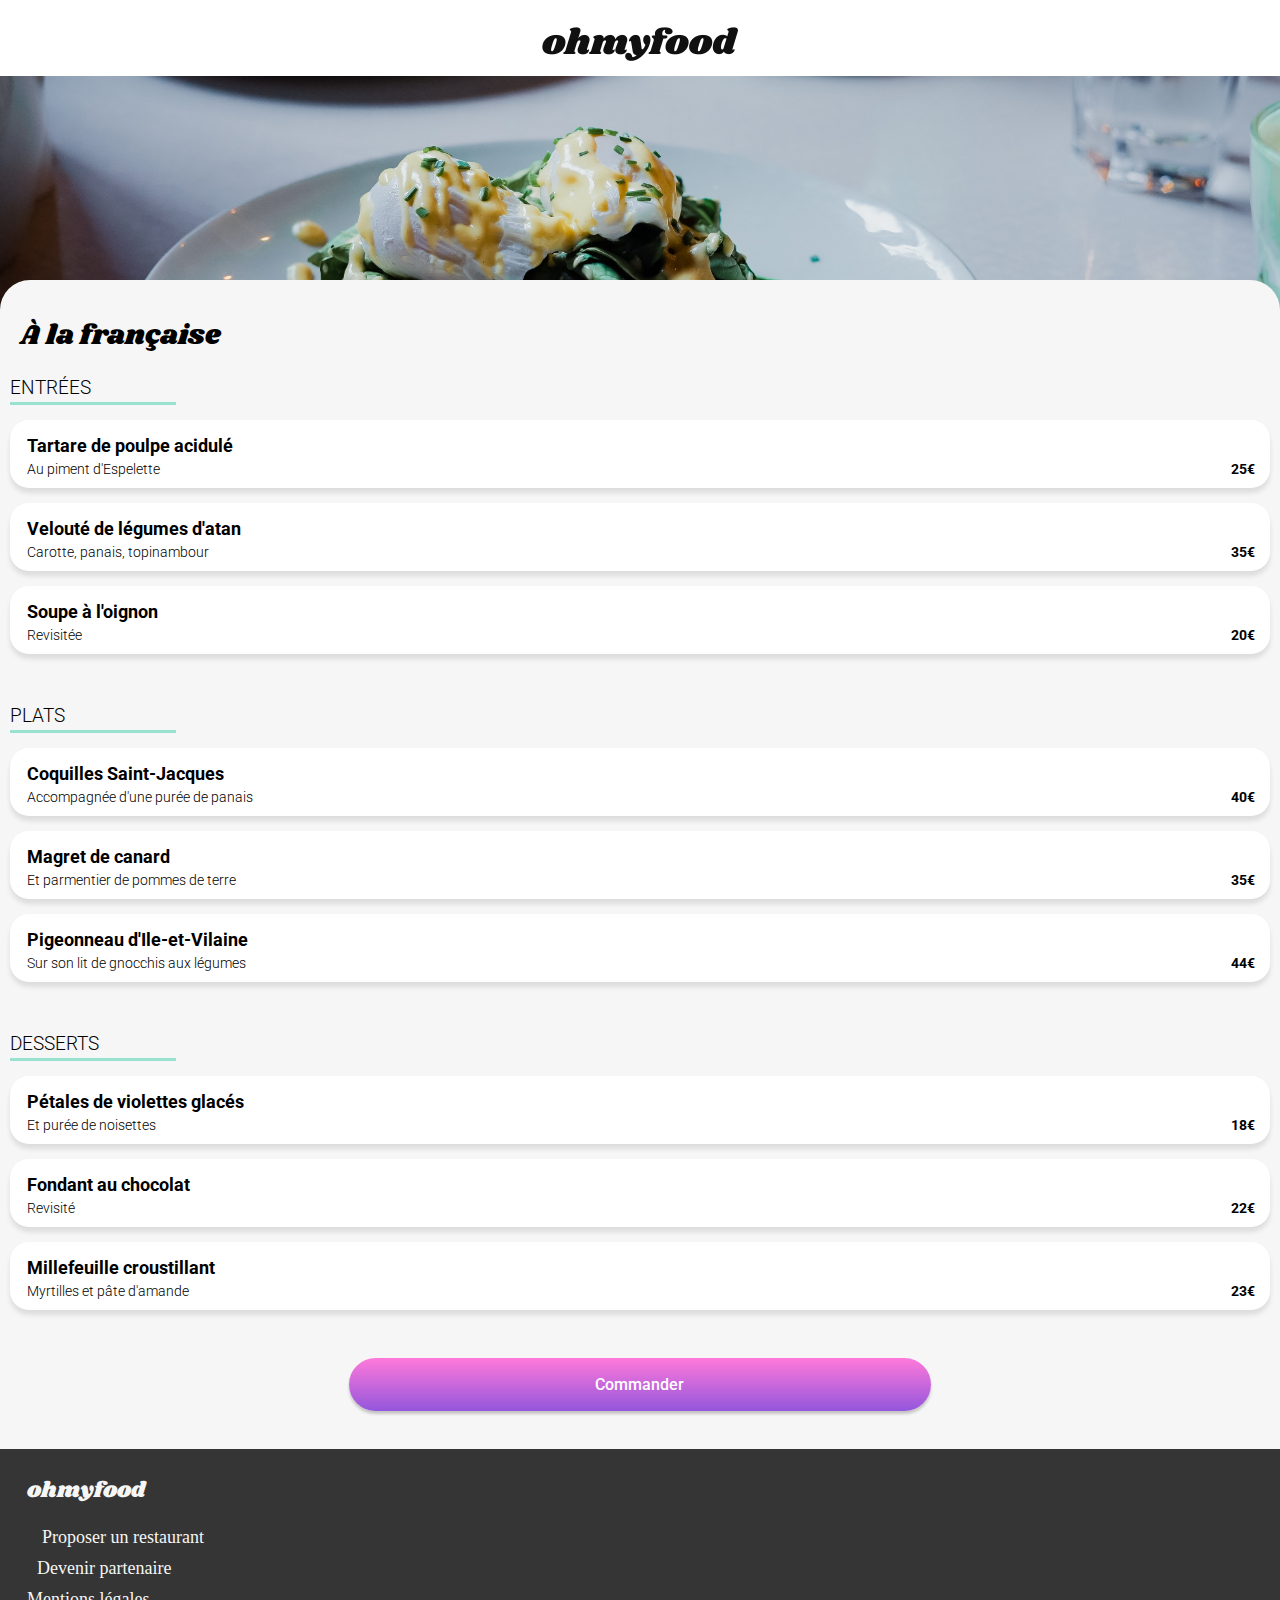
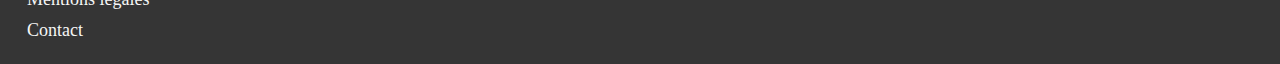
==== Restaurant/alafrançaise.html @ 5a2e9c20 "ajout de la pas a la française" ====
<!DOCTYPE html>
<html lang="fr">
  <head>
    <link
      rel="stylesheet"
      href="https://cdnjs.cloudflare.com/ajax/libs/font-awesome/6.4.2/css/all.min.css"
      integrity="sha512-z3gLpd7yknf1YoNbCzqRKc4qyor8gaKU1qmn+CShxbuBusANI9QpRohGBreCFkKxLhei6S9CQXFEbbKuqLg0DA=="
      crossorigin="anonymous"
      referrerpolicy="no-referrer"
    />
    <link rel="preconnect" href="https://fonts.googleapis.com" />
    <link rel="preconnect" href="https://fonts.gstatic.com" crossorigin />
    <link
      href="https://fonts.googleapis.com/css2?family=Manrope:wght@200&family=Roboto:wght@300;500;700&display=swap"
      rel="stylesheet"
    />
    <link
      href="https://fonts.googleapis.com/css2?family=Manrope:wght@200&family=Shrikhand&display=swap"
      rel="stylesheet"
    />
    <meta charset="UTF-8" />
    <meta name="viewport" content="width=device-width, initial-scale=1.0" />
    <title>À la française</title>
    <link rel="stylesheet" href="lapalettedugoût.css" />
  </head>
  <body>
    <!--header-->

    <header>
      <div class="header">
        <a href="../index.html">
          <i class="fas fa-arrow-left header__arrow"></i>
        </a>
        <h1 class="header__h1">
          <img
            class="logo"
            src="images/logo/ohmyfood.png"
            alt="logo oh my food"
          />
        </h1>
      </div>
    </header>
    <main>
      <!--head-->

      <section class="head">
        <img
          class="img__head"
          src="images/restaurants/toa-heftiba-DQKerTsQwi0-unsplash.jpg"
          alt="img restaurant"
        />
        <div class="title__head">
          <h1>À la française</h1>
          <p>
            <i class="far fa-heart"></i>
          </p>
        </div>
      </section>
      <section class="menu">
        <!--titre entrées-->

        <article class="menu">
          <div>
            <h2 class="entrees">ENTRÉES</h2>
            <div class="menu__underline"></div>
          </div>

          <!--card entrées-->

          <div class="card">
            <h4 class="card__title">Tartare de poulpe acidulé</h4>
            <div class="card__subtitle">
              <p>Au piment d'Espelette</p>
              <p class="card__price">25€</p>
            </div>
          </div>
          <div class="card">
            <h4 class="card__title">Velouté de légumes d'atan</h4>
            <div class="card__subtitle">
              <p>Carotte, panais, topinambour</p>
              <p class="card__price">35€</p>
            </div>
          </div>
          <div class="card">
            <h4 class="card__title">Soupe à l'oignon</h4>
            <div class="card__subtitle">
              <p>Revisitée</p>
              <p class="card__price">20€</p>
            </div>
          </div>
        </article>

        <!--titre plats-->

        <article class="menu">
          <div>
            <h2 class="menu__title">PLATS</h2>
            <div class="menu__underline"></div>
          </div>

          <!--card plat-->

          <div class="card">
            <h4 class="card__title">Coquilles Saint-Jacques</h4>
            <div class="card__subtitle">
              <p>Accompagnée d'une purée de panais</p>
              <p class="card__price">40€</p>
            </div>
          </div>
          <div class="card">
            <h4 class="card__title">Magret de canard</h4>
            <div class="card__subtitle">
              <p>Et parmentier de pommes de terre</p>
              <p class="card__price">35€</p>
            </div>
          </div>
          <div class="card">
            <h4 class="card__title">Pigeonneau d'Ile-et-Vilaine</h4>
            <div class="card__subtitle">
              <p>Sur son lit de gnocchis aux légumes</p>
              <p class="card__price">44€</p>
            </div>
          </div>
        </article>

        <!--titre desserts-->

        <article class="menu">
          <div>
            <h2 class="menu__title">DESSERTS</h2>
            <div class="menu__underline"></div>
          </div>

          <!--card dessert-->

          <div class="card">
            <h4 class="card__title">Pétales de violettes glacés</h4>
            <div class="card__subtitle">
              <p>Et purée de noisettes</p>
              <p class="card__price">18€</p>
            </div>
          </div>
          <div class="card">
            <h4 class="card__title">Fondant au chocolat</h4>
            <div class="card__subtitle">
              <p>Revisité</p>
              <p class="card__price">22€</p>
            </div>
          </div>
          <div class="card">
            <h4 class="card__title">Millefeuille croustillant</h4>
            <div class="card__subtitle">
              <p>Myrtilles et pâte d'amande</p>
              <p class="card__price">23€</p>
            </div>
          </div>
        </article>
      </section>

      <!--bouton-->

      <div class="section__button">
        <button class="button">Commander</button>
      </div>

      <!--footer-->

      <footer>
        <section class="footer">
          <div>
            <span class="logo">ohmyfood</span>
            <p class="p-first">
              <i class="fas fa-utensils"></i>Proposer un restaurant
            </p>
            <p><i class="fas fa-hands-helping"></i>Devenir partenaire</p>
            <p>Mentions légales</p>
            <p>Contact</p>
          </div>
        </section>
      </footer>
    </main>
  </body>
</html>
---- Restaurant/lapalettedugoût.css ----
@import url("https://fonts.googleapis.com/css2?family=Manrope:wght@200&family=Roboto:wght@300;500;700&display=swap");
@import url("https://fonts.googleapis.com/css2?family=Manrope:wght@200&family=Shrikhand&display=swap");
* {
  padding: 0;
  margin: 0;
}

h1,
h2,
h3,
h4,
span {
  font-family: "Roboto", sans-serif;
}

main {
  background-color: #f6f6f6;
}

.header {
  display: flex;
  justify-content: center;
  padding: 15px;
  margin-top: 12px;
}
.header a {
  position: absolute;
  font-size: x-large;
  left: 35px;
  top: 26px;
  color: #000000;
}
.header .logo {
  display: flex;
  align-items: center;
  width: 50%;
  margin: auto;
}

.img__head {
  height: 250px;
  width: 100%;
  -o-object-fit: cover;
     object-fit: cover;
}

.title__head {
  display: flex;
  flex-direction: row;
  align-items: center;
  justify-content: space-between;
  flex-direction: row;
  background-color: #f6f6f6;
  border-top-right-radius: 30px;
  border-top-left-radius: 30px;
  transform: translateY(-50px);
  padding-top: 35px;
  margin-bottom: 0px;
}
.title__head h1 {
  font-style: normal;
  font-family: "Shrikhand", serif;
  font-size: 28px;
  font-weight: 400;
  line-height: normal;
  margin-left: 20px;
}

.fa-heart {
  margin-right: 35px;
  font-size: 25px;
}

.menu .entrees {
  background-color: #f6f6f6;
  margin-top: -30px;
}

.menu {
  margin-bottom: 10px;
}
.menu h2 {
  color: #000000;
  font-family: "Roboto";
  font-weight: 300;
  font-size: 19px;
  text-transform: uppercase;
  margin-left: 10px;
  margin-top: 50px;
}

.menu__underline {
  border-bottom: 3px solid #99e2d0;
  width: 13%;
  margin-top: 3px;
  margin-left: 10px;
  margin-bottom: 10px;
}

.card {
  border-radius: 19px 19px 19px 19px;
  margin: 15px 10px 10px 10px;
  text-decoration: none;
  box-shadow: 0 5px 5px 0 rgba(0, 0, 0, 0.1);
  background-color: white;
  font-weight: bolder;
}
.card__title {
  font-style: normal;
  padding-top: 15px;
  margin-left: 17px;
  font-size: 18px;
  font-weight: bold;
  display: block;
}

.card__subtitle {
  font-style: normal;
  display: flex;
  justify-content: space-between;
  margin-right: 15px;
  margin-left: -10px;
}
.card__subtitle p {
  font-style: normal;
  font-family: "roboto";
  font-weight: 300;
  margin-bottom: 10px;
  margin-left: 27px;
  margin-top: 5px;
  font-size: 90%;
}
.card__subtitle .card__price {
  font-family: "Roboto", sans-serif;
  font-weight: 700;
}

.section__button {
  display: flex;
  justify-content: center;
  align-items: center;
  padding: 20px;
}

.button {
  display: flex;
  justify-content: center;
  align-items: center;
  font-family: "Roboto", sans-serif;
  font-weight: 500;
  font-size: medium;
  width: 47%;
  border-radius: 30px;
  padding: 17px;
  margin: 18px 18px;
  border: none;
  color: white;
  background: linear-gradient(#ff79da, #9356dc);
  box-shadow: 0 3px 3px 0 rgba(0, 0, 0, 0.2);
}

.logo {
  color: #f6f6f6;
  font-family: "Shrikhand", serif;
  font-size: 22px;
  margin-left: 27px;
}

.footer {
  height: 180px;
  padding-top: 25px;
  padding-bottom: 10px;
  background-color: #353535;
  color: #f6f6f6;
}
.footer p {
  margin-bottom: 10px;
  margin-left: 27px;
  font-size: 18px;
}
.footer p .fa-utensils {
  margin-right: 15px;
}

.footer .p-first {
  margin-top: 20px;
}

.fa-hands-helping {
  margin-right: 10px;
}/*# sourceMappingURL=lapalettedugoût.css.map */
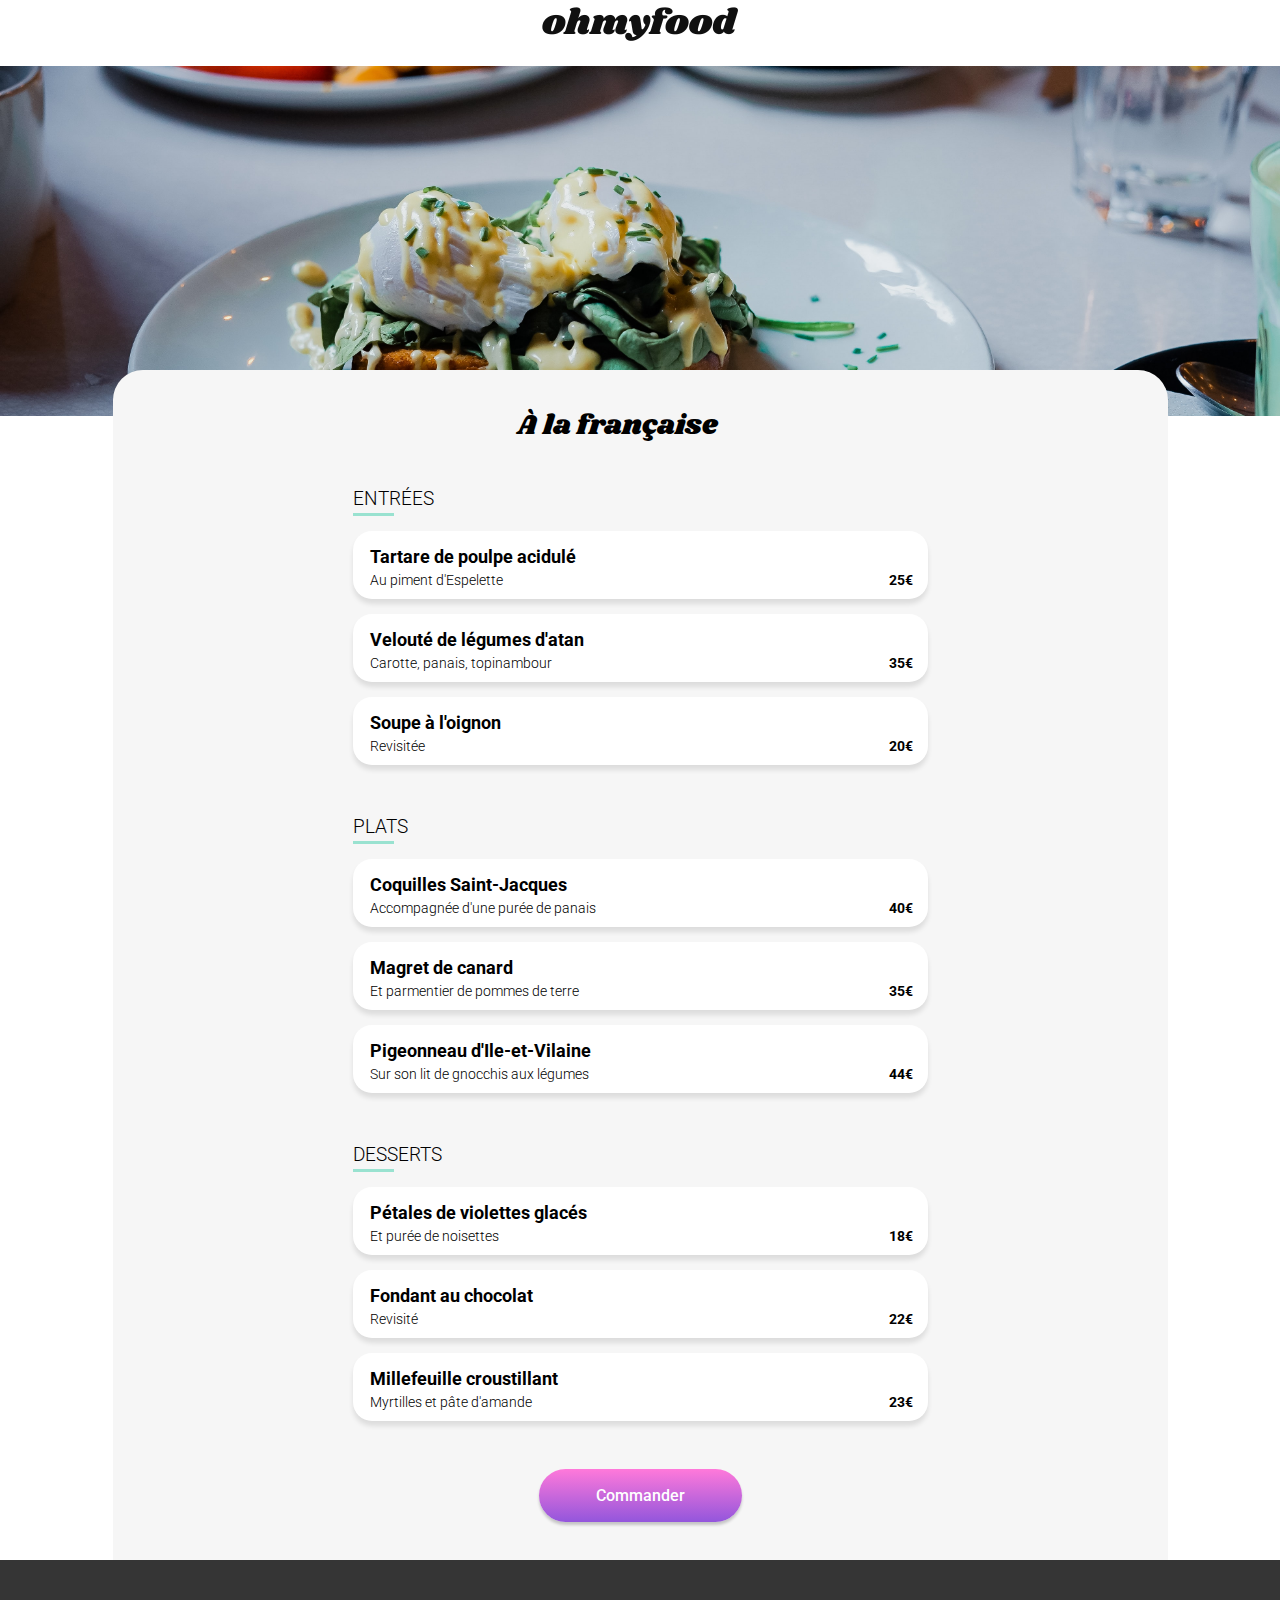
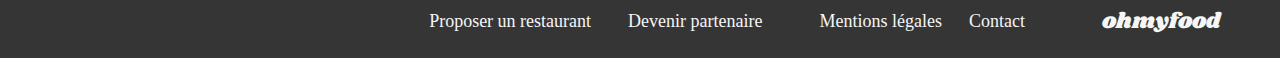
==== commit 7d6d4162: "ajout des pages restaurants" ====
--- a/Restaurant/alafrançaise.html
+++ b/Restaurant/alafrançaise.html
@@ -56,125 +56,126 @@
           </p>
         </div>
       </section>
-      <section class="menu">
+      
         <!--titre entrées-->
+        <section class="container">
+          <section class="menu">
+            <article class="menu">
+              <div>
+                <h2 class="entrees">ENTRÉES</h2>
+                <div class="menu__underline"></div>
+              </div>
 
-        <article class="menu">
-          <div>
-            <h2 class="entrees">ENTRÉES</h2>
-            <div class="menu__underline"></div>
+              <!--card entrées-->
+
+              <div class="card">
+                <h4 class="card__title">Tartare de poulpe acidulé</h4>
+                <div class="card__subtitle">
+                  <p>Au piment d'Espelette</p>
+                  <p class="card__price">25€</p>
+                </div>
+              </div>
+              <div class="card">
+                <h4 class="card__title">Velouté de légumes d'atan</h4>
+                <div class="card__subtitle">
+                  <p>Carotte, panais, topinambour</p>
+                  <p class="card__price">35€</p>
+                </div>
+              </div>
+              <div class="card">
+                <h4 class="card__title">Soupe à l'oignon</h4>
+                <div class="card__subtitle">
+                  <p>Revisitée</p>
+                  <p class="card__price">20€</p>
+                </div>
+              </div>
+            </article>
+
+            <!--titre plats-->
+
+            <article class="menu">
+              <div>
+                <h2 class="menu__title">PLATS</h2>
+                <div class="menu__underline"></div>
+              </div>
+
+              <!--card plat-->
+
+              <div class="card">
+                <h4 class="card__title">Coquilles Saint-Jacques</h4>
+                <div class="card__subtitle">
+                  <p>Accompagnée d'une purée de panais</p>
+                  <p class="card__price">40€</p>
+                </div>
+              </div>
+              <div class="card">
+                <h4 class="card__title">Magret de canard</h4>
+                <div class="card__subtitle">
+                  <p>Et parmentier de pommes de terre</p>
+                  <p class="card__price">35€</p>
+                </div>
+              </div>
+              <div class="card">
+                <h4 class="card__title">Pigeonneau d'Ile-et-Vilaine</h4>
+                <div class="card__subtitle">
+                  <p>Sur son lit de gnocchis aux légumes</p>
+                  <p class="card__price">44€</p>
+                </div>
+              </div>
+            </article>
+
+            <!--titre desserts-->
+
+            <article class="menu">
+              <div>
+                <h2 class="menu__title">DESSERTS</h2>
+                <div class="menu__underline"></div>
+              </div>
+
+              <!--card dessert-->
+
+              <div class="card">
+                <h4 class="card__title">Pétales de violettes glacés</h4>
+                <div class="card__subtitle">
+                  <p>Et purée de noisettes</p>
+                  <p class="card__price">18€</p>
+                </div>
+              </div>
+              <div class="card">
+                <h4 class="card__title">Fondant au chocolat</h4>
+                <div class="card__subtitle">
+                  <p>Revisité</p>
+                  <p class="card__price">22€</p>
+                </div>
+              </div>
+              <div class="card">
+                <h4 class="card__title">Millefeuille croustillant</h4>
+                <div class="card__subtitle">
+                  <p>Myrtilles et pâte d'amande</p>
+                  <p class="card__price">23€</p>
+                </div>
+              </div>
+            </article>
+          </section>
+
+          <!--bouton-->
+
+          <div class="section__button">
+            <button class="button">Commander</button>
           </div>
-
-          <!--card entrées-->
-
-          <div class="card">
-            <h4 class="card__title">Tartare de poulpe acidulé</h4>
-            <div class="card__subtitle">
-              <p>Au piment d'Espelette</p>
-              <p class="card__price">25€</p>
-            </div>
-          </div>
-          <div class="card">
-            <h4 class="card__title">Velouté de légumes d'atan</h4>
-            <div class="card__subtitle">
-              <p>Carotte, panais, topinambour</p>
-              <p class="card__price">35€</p>
-            </div>
-          </div>
-          <div class="card">
-            <h4 class="card__title">Soupe à l'oignon</h4>
-            <div class="card__subtitle">
-              <p>Revisitée</p>
-              <p class="card__price">20€</p>
-            </div>
-          </div>
-        </article>
-
-        <!--titre plats-->
-
-        <article class="menu">
-          <div>
-            <h2 class="menu__title">PLATS</h2>
-            <div class="menu__underline"></div>
-          </div>
-
-          <!--card plat-->
-
-          <div class="card">
-            <h4 class="card__title">Coquilles Saint-Jacques</h4>
-            <div class="card__subtitle">
-              <p>Accompagnée d'une purée de panais</p>
-              <p class="card__price">40€</p>
-            </div>
-          </div>
-          <div class="card">
-            <h4 class="card__title">Magret de canard</h4>
-            <div class="card__subtitle">
-              <p>Et parmentier de pommes de terre</p>
-              <p class="card__price">35€</p>
-            </div>
-          </div>
-          <div class="card">
-            <h4 class="card__title">Pigeonneau d'Ile-et-Vilaine</h4>
-            <div class="card__subtitle">
-              <p>Sur son lit de gnocchis aux légumes</p>
-              <p class="card__price">44€</p>
-            </div>
-          </div>
-        </article>
-
-        <!--titre desserts-->
-
-        <article class="menu">
-          <div>
-            <h2 class="menu__title">DESSERTS</h2>
-            <div class="menu__underline"></div>
-          </div>
-
-          <!--card dessert-->
-
-          <div class="card">
-            <h4 class="card__title">Pétales de violettes glacés</h4>
-            <div class="card__subtitle">
-              <p>Et purée de noisettes</p>
-              <p class="card__price">18€</p>
-            </div>
-          </div>
-          <div class="card">
-            <h4 class="card__title">Fondant au chocolat</h4>
-            <div class="card__subtitle">
-              <p>Revisité</p>
-              <p class="card__price">22€</p>
-            </div>
-          </div>
-          <div class="card">
-            <h4 class="card__title">Millefeuille croustillant</h4>
-            <div class="card__subtitle">
-              <p>Myrtilles et pâte d'amande</p>
-              <p class="card__price">23€</p>
-            </div>
-          </div>
-        </article>
-      </section>
-
-      <!--bouton-->
-
-      <div class="section__button">
-        <button class="button">Commander</button>
-      </div>
-
+       </section>
       <!--footer-->
 
       <footer>
         <section class="footer">
-          <div>
-            <span class="logo">ohmyfood</span>
-            <p class="p-first">
-              <i class="fas fa-utensils"></i>Proposer un restaurant
-            </p>
-            <p><i class="fas fa-hands-helping"></i>Devenir partenaire</p>
-            <p>Mentions légales</p>
-            <p>Contact</p>
+            <div class="footer-info">
+              <span class="logo__footer">ohmyfood</span>
+              <div class="test">
+                <p><i class="fas fa-utensils"></i>Proposer un restaurant</p>
+                <p><i class="fas fa-hands-helping"></i>Devenir partenaire</p>
+                <div class="p-desktop">
+                  <p>Mentions légales</p>
+                  <p>Contact</p>
           </div>
         </section>
       </footer>
--- a/Restaurant/lapalettedugoût.css
+++ b/Restaurant/lapalettedugoût.css
@@ -159,7 +159,7 @@
   box-shadow: 0 3px 3px 0 rgba(0, 0, 0, 0.2);
 }
 
-.logo {
+.logo__footer {
   color: #f6f6f6;
   font-family: "Shrikhand", serif;
   font-size: 22px;
@@ -188,4 +188,74 @@
 
 .fa-hands-helping {
   margin-right: 10px;
+}
+
+@media screen and (min-width: 768px) {
+  main {
+    background: white;
+  }
+  .menu article {
+    max-width: 634px;
+    margin: auto;
+    position: relative;
+    padding-right: 230px;
+    padding-left: 230px;
+    background-color: #f6f6f6;
+  }
+  .menu__underline {
+    width: 7%;
+  }
+  .header .logo {
+    padding-bottom: 10px;
+    margin-top: -20px;
+  }
+  .container {
+    max-width: 1055px;
+    margin: auto;
+    position: relative;
+    background-color: #f6f6f6;
+  }
+  .title__head {
+    display: flex;
+    justify-content: center;
+    align-items: center;
+    gap: 30px;
+    max-width: 1055px;
+    margin: auto;
+    position: relative;
+    background-color: #f6f6f6;
+    padding-bottom: 43px;
+    margin-bottom: -52px;
+  }
+  .button {
+    width: 20%;
+  }
+  .img__head {
+    height: 350px;
+  }
+  .footer {
+    height: auto;
+  }
+  .footer .footer-info {
+    width: auto;
+    display: flex;
+    flex-direction: row-reverse;
+    align-items: center;
+    margin-top: 20px;
+  }
+  .footer .footer-info .logo__footer {
+    margin-bottom: 10px;
+    margin-right: 60px;
+    font-family: "Shrikhand", serif;
+  }
+  .footer-info .test {
+    display: flex;
+    flex-direction: row;
+  }
+  .footer-info .test .p-desktop {
+    display: flex;
+    flex-direction: row;
+    margin-right: 50px;
+    margin-left: 30px;
+  }
 }/*# sourceMappingURL=lapalettedugoût.css.map */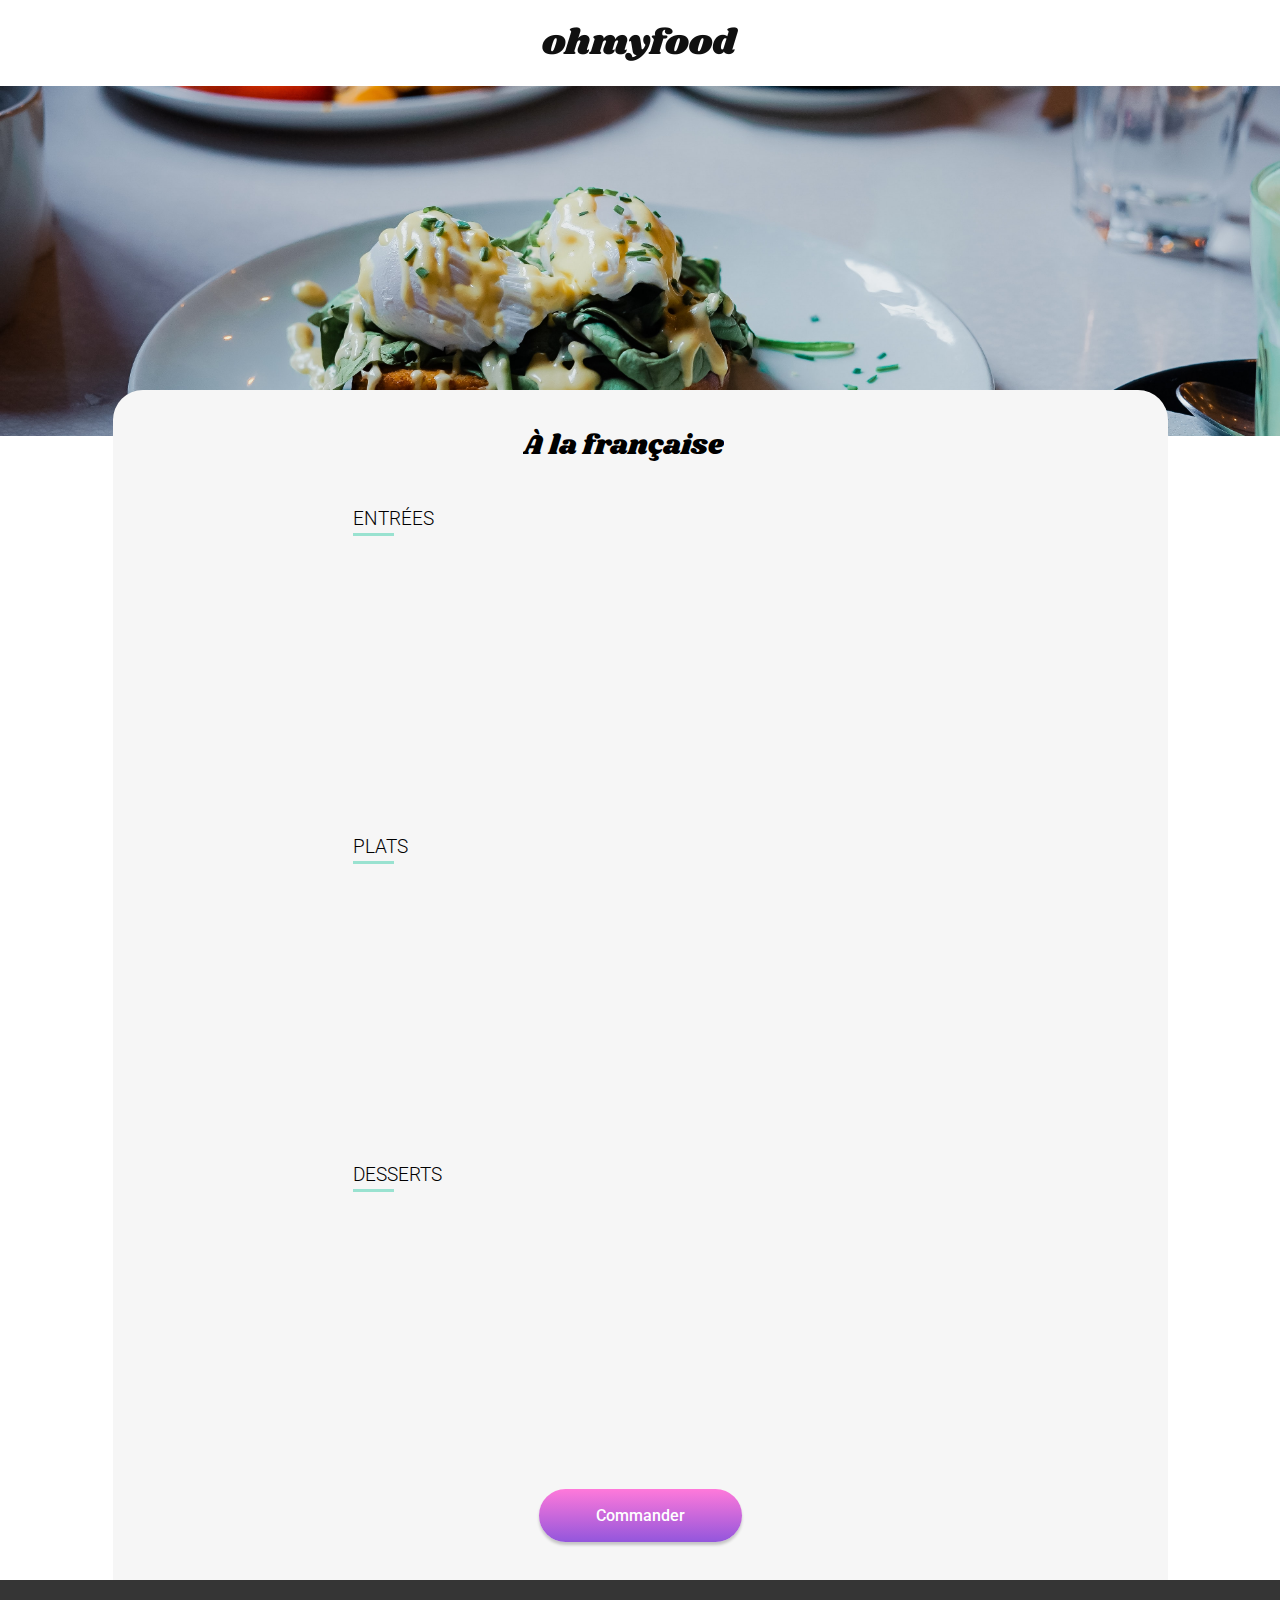
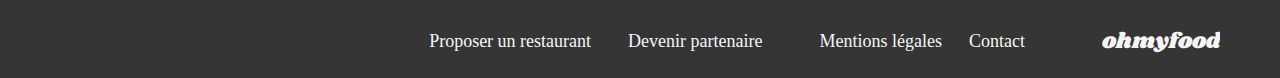
==== commit a6809105: "save animation" ====
--- a/Restaurant/alafrançaise.html
+++ b/Restaurant/alafrançaise.html
@@ -52,7 +52,8 @@
         <div class="title__head">
           <h1>À la française</h1>
           <p>
-            <i class="far fa-heart"></i>
+            <i class="fas fa-heart fas-heart"></i>
+                    <i class="far fa-heart far-heart"></i>
           </p>
         </div>
       </section>
--- a/Restaurant/lapalettedugoût.css
+++ b/Restaurant/lapalettedugoût.css
@@ -11,10 +11,19 @@
 h4,
 span {
   font-family: "Roboto", sans-serif;
+  text-overflow: ellipsis;
+  overflow: hidden;
+  white-space: nowrap;
 }
 
 main {
   background-color: #f6f6f6;
+}
+
+p {
+  text-overflow: ellipsis;
+  overflow: hidden;
+  white-space: nowrap;
 }
 
 .header {
@@ -66,9 +75,27 @@
   margin-left: 20px;
 }
 
-.fa-heart {
-  margin-right: 35px;
-  font-size: 25px;
+.far-heart {
+  opacity: 1;
+  margin-right: 23px;
+  font-size: x-large;
+}
+
+.fas-heart {
+  opacity: 0;
+  position: absolute;
+  margin-right: 23px;
+  font-size: x-large;
+}
+
+.fas-heart:hover {
+  opacity: 1;
+  color: transparent;
+  -webkit-background-clip: text;
+          background-clip: text;
+  background-image: linear-gradient(red, #9356dc);
+  transition: all 1s;
+  transform: scale(1);
 }
 
 .menu .entrees {
@@ -104,6 +131,9 @@
   box-shadow: 0 5px 5px 0 rgba(0, 0, 0, 0.1);
   background-color: white;
   font-weight: bolder;
+  animation: slideup 4s forwards;
+  opacity: 0;
+  overflow: hidden;
 }
 .card__title {
   font-style: normal;
@@ -114,6 +144,16 @@
   display: block;
 }
 
+@keyframes slideup {
+  0% {
+    transform: translatey(-50px);
+    opacity: 0%;
+  }
+  100% {
+    transform: translatey(0px);
+    opacity: 100%;
+  }
+}
 .card__subtitle {
   font-style: normal;
   display: flex;
@@ -133,6 +173,37 @@
 .card__subtitle .card__price {
   font-family: "Roboto", sans-serif;
   font-weight: 700;
+  display: flex;
+  justify-content: flex-end;
+  margin-left: auto;
+}
+
+.anim-check {
+  display: flex;
+  justify-content: center;
+  align-items: center;
+  background: #99e2d0;
+  cursor: pointer;
+  margin-top: -38px;
+  margin-left: 2rem;
+  margin-right: -2rem;
+  width: 0;
+  opacity: 1;
+  border-radius: 0px 0px 0px 0px;
+  transition: transform 0.4s, ease-in-out, width 0.4s ease-in-out, opacity 0.4s ease-in-out;
+}
+
+.card:hover .checkIcon {
+  margin-right: 1rem;
+  font-size: 2rem;
+  color: white;
+  transform: rotate(360deg);
+  transition: 0.5s ease-in-out;
+}
+
+.card:hover .anim-check {
+  opacity: 100%;
+  width: 6rem;
 }
 
 .section__button {
@@ -159,6 +230,48 @@
   box-shadow: 0 3px 3px 0 rgba(0, 0, 0, 0.2);
 }
 
+.button:hover {
+  background: linear-gradient(#eb58c1, #935fd8);
+  box-shadow: 0 8px 10px 0 rgba(0, 0, 0, 0.2);
+  transition: 0.5s;
+  animation: vibrate 0.4s;
+}
+
+@keyframes vibrate {
+  0% {
+    transform: rotate(0deg);
+  }
+  10% {
+    transform: rotate(-1deg);
+  }
+  20% {
+    transform: rotate(1deg);
+  }
+  30% {
+    transform: rotate(0deg);
+  }
+  40% {
+    transform: rotate(1deg);
+  }
+  50% {
+    transform: rotate(-1deg);
+  }
+  60% {
+    transform: rotate(0deg);
+  }
+  70% {
+    transform: rotate(-1deg);
+  }
+  80% {
+    transform: rotate(1deg);
+  }
+  90% {
+    transform: rotate(0deg);
+  }
+  100% {
+    transform: rotate(-1deg);
+  }
+}
 .logo__footer {
   color: #f6f6f6;
   font-family: "Shrikhand", serif;
@@ -207,7 +320,6 @@
   }
   .header .logo {
     padding-bottom: 10px;
-    margin-top: -20px;
   }
   .container {
     max-width: 1055px;
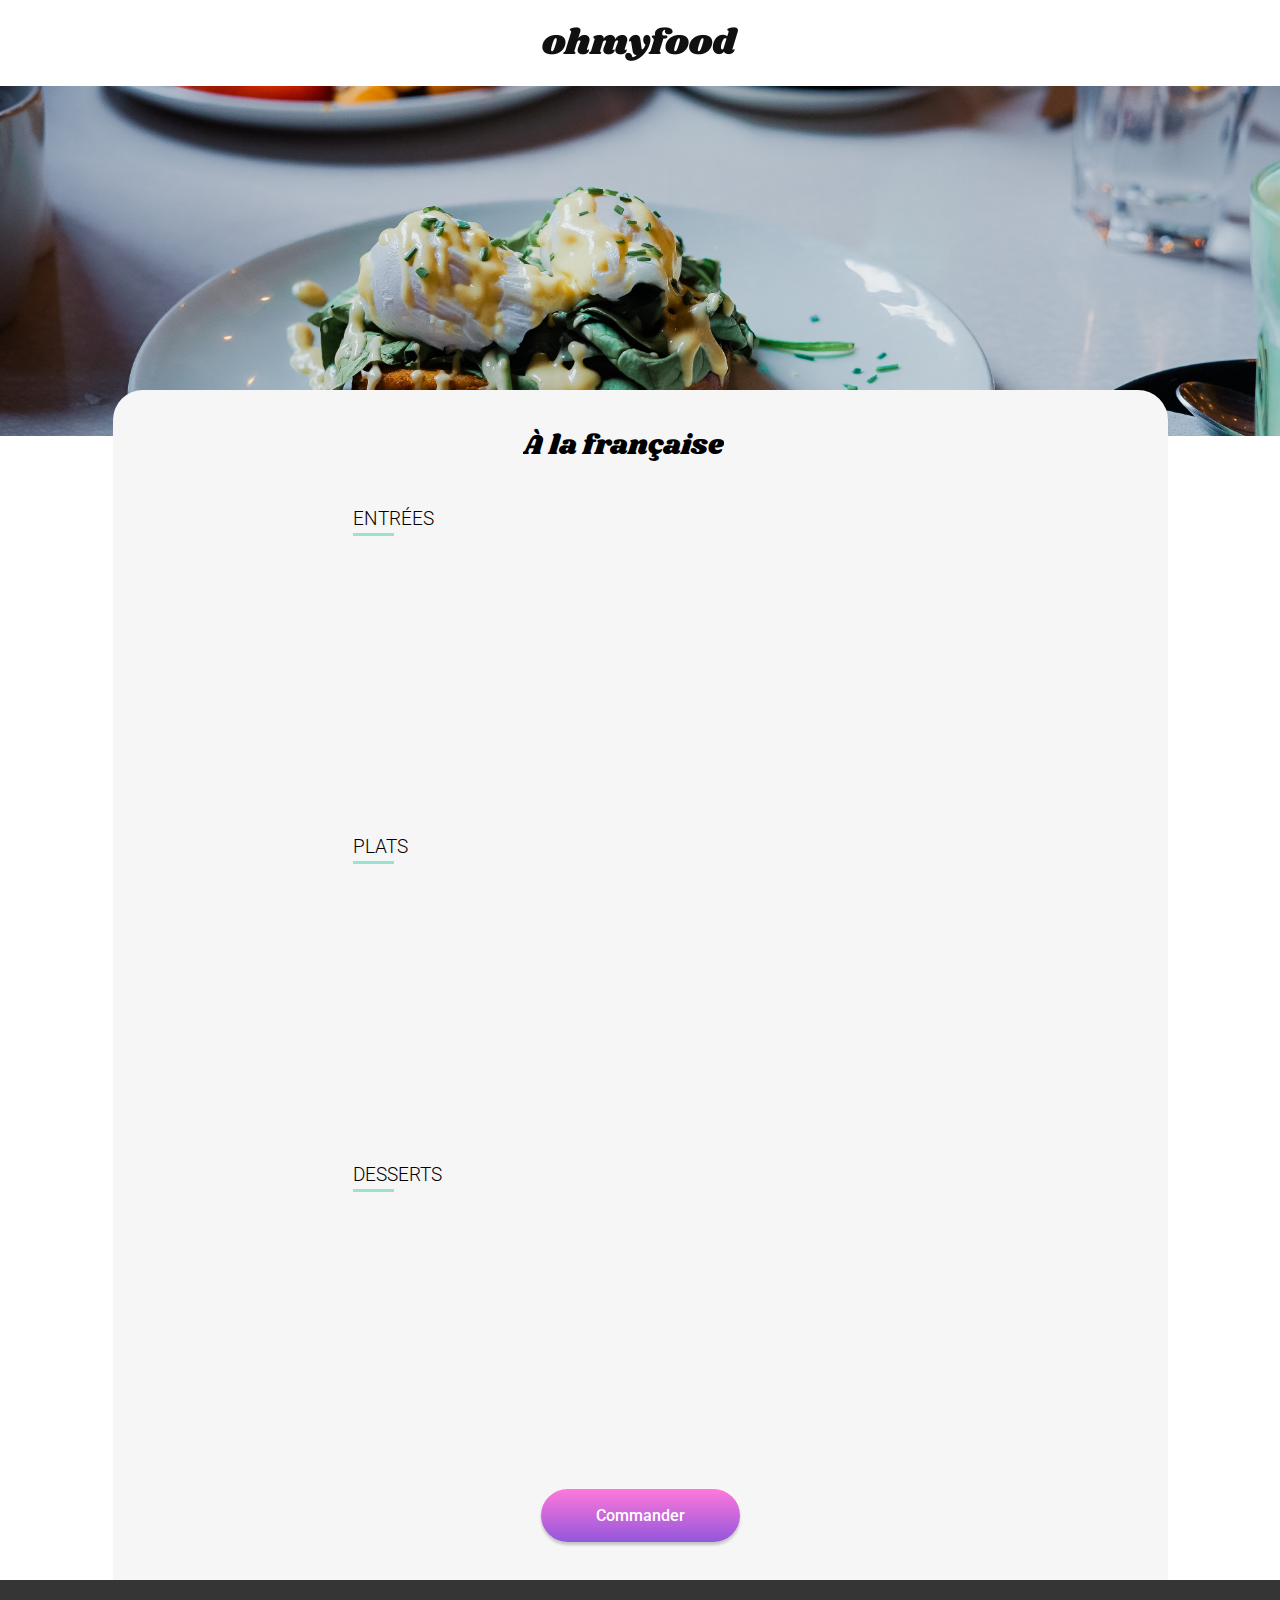
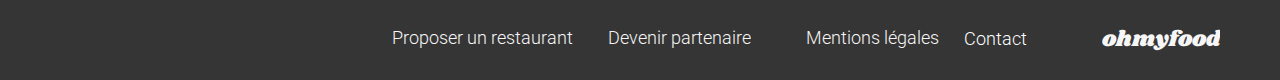
==== commit e1b88236: "ajout du projet Ohmyfood" ====
--- a/Restaurant/alafrançaise.html
+++ b/Restaurant/alafrançaise.html
@@ -21,7 +21,7 @@
     <meta charset="UTF-8" />
     <meta name="viewport" content="width=device-width, initial-scale=1.0" />
     <title>À la française</title>
-    <link rel="stylesheet" href="lapalettedugoût.css" />
+    <link rel="stylesheet" href="../scss/menu.css" />
   </head>
   <body>
     <!--header-->
@@ -34,7 +34,7 @@
         <h1 class="header__h1">
           <img
             class="logo"
-            src="images/logo/ohmyfood.png"
+            src="../assets/Images_ohmyfood/images/logo/ohmyfood.png"
             alt="logo oh my food"
           />
         </h1>
@@ -46,137 +46,169 @@
       <section class="head">
         <img
           class="img__head"
-          src="images/restaurants/toa-heftiba-DQKerTsQwi0-unsplash.jpg"
+          src="../assets/Images_ohmyfood/images/restaurants/toa-heftiba-DQKerTsQwi0-unsplash.jpg"
           alt="img restaurant"
         />
         <div class="title__head">
           <h1>À la française</h1>
           <p>
             <i class="fas fa-heart fas-heart"></i>
-                    <i class="far fa-heart far-heart"></i>
+            <i class="far fa-heart far-heart"></i>
           </p>
         </div>
       </section>
-      
-        <!--titre entrées-->
-        <section class="container">
-          <section class="menu">
-            <article class="menu">
-              <div>
-                <h2 class="entrees">ENTRÉES</h2>
-                <div class="menu__underline"></div>
-              </div>
-
-              <!--card entrées-->
-
-              <div class="card">
-                <h4 class="card__title">Tartare de poulpe acidulé</h4>
-                <div class="card__subtitle">
-                  <p>Au piment d'Espelette</p>
-                  <p class="card__price">25€</p>
-                </div>
-              </div>
-              <div class="card">
-                <h4 class="card__title">Velouté de légumes d'atan</h4>
-                <div class="card__subtitle">
-                  <p>Carotte, panais, topinambour</p>
-                  <p class="card__price">35€</p>
-                </div>
-              </div>
-              <div class="card">
-                <h4 class="card__title">Soupe à l'oignon</h4>
-                <div class="card__subtitle">
-                  <p>Revisitée</p>
-                  <p class="card__price">20€</p>
-                </div>
-              </div>
-            </article>
-
-            <!--titre plats-->
-
-            <article class="menu">
-              <div>
-                <h2 class="menu__title">PLATS</h2>
-                <div class="menu__underline"></div>
-              </div>
-
-              <!--card plat-->
-
-              <div class="card">
-                <h4 class="card__title">Coquilles Saint-Jacques</h4>
-                <div class="card__subtitle">
-                  <p>Accompagnée d'une purée de panais</p>
-                  <p class="card__price">40€</p>
-                </div>
-              </div>
-              <div class="card">
-                <h4 class="card__title">Magret de canard</h4>
-                <div class="card__subtitle">
-                  <p>Et parmentier de pommes de terre</p>
-                  <p class="card__price">35€</p>
-                </div>
-              </div>
-              <div class="card">
-                <h4 class="card__title">Pigeonneau d'Ile-et-Vilaine</h4>
-                <div class="card__subtitle">
-                  <p>Sur son lit de gnocchis aux légumes</p>
-                  <p class="card__price">44€</p>
-                </div>
-              </div>
-            </article>
-
-            <!--titre desserts-->
-
-            <article class="menu">
-              <div>
-                <h2 class="menu__title">DESSERTS</h2>
-                <div class="menu__underline"></div>
-              </div>
-
-              <!--card dessert-->
-
-              <div class="card">
-                <h4 class="card__title">Pétales de violettes glacés</h4>
-                <div class="card__subtitle">
-                  <p>Et purée de noisettes</p>
-                  <p class="card__price">18€</p>
-                </div>
-              </div>
-              <div class="card">
-                <h4 class="card__title">Fondant au chocolat</h4>
-                <div class="card__subtitle">
-                  <p>Revisité</p>
-                  <p class="card__price">22€</p>
-                </div>
-              </div>
-              <div class="card">
-                <h4 class="card__title">Millefeuille croustillant</h4>
-                <div class="card__subtitle">
-                  <p>Myrtilles et pâte d'amande</p>
-                  <p class="card__price">23€</p>
-                </div>
-              </div>
-            </article>
-          </section>
-
-          <!--bouton-->
-
-          <div class="section__button">
-            <button class="button">Commander</button>
-          </div>
-       </section>
+
+      <!--titre entrées-->
+
+      <section class="container">
+        <section class="menu">
+          <article class="menu">
+            <div>
+              <h2 class="entrees">ENTRÉES</h2>
+              <div class="menu__underline"></div>
+            </div>
+
+            <!--card entrées-->
+
+            <div class="card">
+              <h4 class="card__title">Tartare de poulpe acidulé</h4>
+              <div class="card__subtitle">
+                <p>Au piment d'Espelette</p>
+                <p class="card__price">25€</p>
+                <div class="anim-check">
+                  <i class="fa-regular fa-circle-check checkIcon"></i>
+                </div>
+              </div>
+            </div>
+            <div class="card">
+              <h4 class="card__title">Velouté de légumes d'atan</h4>
+              <div class="card__subtitle">
+                <p>Carotte, panais, topinambour</p>
+                <p class="card__price">35€</p>
+                <div class="anim-check">
+                  <i class="fa-regular fa-circle-check checkIcon"></i>
+                </div>
+              </div>
+            </div>
+            <div class="card">
+              <h4 class="card__title">Soupe à l'oignon</h4>
+              <div class="card__subtitle">
+                <p>Revisitée</p>
+                <p class="card__price">20€</p>
+                <div class="anim-check">
+                  <i class="fa-regular fa-circle-check checkIcon"></i>
+                </div>
+              </div>
+            </div>
+          </article>
+
+          <!--titre plats-->
+
+          <article class="menu">
+            <div>
+              <h2 class="menu__title">PLATS</h2>
+              <div class="menu__underline"></div>
+            </div>
+
+            <!--card plat-->
+
+            <div class="card">
+              <h4 class="card__title">Coquilles Saint-Jacques</h4>
+              <div class="card__subtitle">
+                <p>Accompagnée d'une purée de panais</p>
+                <p class="card__price">40€</p>
+                <div class="anim-check">
+                  <i class="fa-regular fa-circle-check checkIcon"></i>
+                </div>
+              </div>
+            </div>
+            <div class="card">
+              <h4 class="card__title">Magret de canard</h4>
+              <div class="card__subtitle">
+                <p>Et parmentier de pommes de terre</p>
+                <p class="card__price">35€</p>
+                <div class="anim-check">
+                  <i class="fa-regular fa-circle-check checkIcon"></i>
+                </div>
+              </div>
+            </div>
+            <div class="card">
+              <h4 class="card__title">Pigeonneau d'Ile-et-Vilaine</h4>
+              <div class="card__subtitle">
+                <p>Sur son lit de gnocchis aux légumes</p>
+                <p class="card__price">44€</p>
+                <div class="anim-check">
+                  <i class="fa-regular fa-circle-check checkIcon"></i>
+                </div>
+              </div>
+            </div>
+          </article>
+
+          <!--titre desserts-->
+
+          <article class="menu">
+            <div>
+              <h2 class="menu__title">DESSERTS</h2>
+              <div class="menu__underline"></div>
+            </div>
+
+            <!--card dessert-->
+
+            <div class="card">
+              <h4 class="card__title">Pétales de violettes glacés</h4>
+              <div class="card__subtitle">
+                <p>Et purée de noisettes</p>
+                <p class="card__price">18€</p>
+                <div class="anim-check">
+                  <i class="fa-regular fa-circle-check checkIcon"></i>
+                </div>
+              </div>
+            </div>
+            <div class="card">
+              <h4 class="card__title">Fondant au chocolat</h4>
+              <div class="card__subtitle">
+                <p>Revisité</p>
+                <p class="card__price">22€</p>
+                <div class="anim-check">
+                  <i class="fa-regular fa-circle-check checkIcon"></i>
+                </div>
+              </div>
+            </div>
+            <div class="card">
+              <h4 class="card__title">Millefeuille croustillant</h4>
+              <div class="card__subtitle">
+                <p>Myrtilles et pâte d'amande</p>
+                <p class="card__price">23€</p>
+                <div class="anim-check">
+                  <i class="fa-regular fa-circle-check checkIcon"></i>
+                </div>
+              </div>
+            </div>
+          </article>
+        </section>
+
+        <!--bouton-->
+
+        <div class="section__button">
+          <button class="button">Commander</button>
+        </div>
+      </section>
       <!--footer-->
 
       <footer>
         <section class="footer">
-            <div class="footer-info">
-              <span class="logo__footer">ohmyfood</span>
-              <div class="test">
-                <p><i class="fas fa-utensils"></i>Proposer un restaurant</p>
-                <p><i class="fas fa-hands-helping"></i>Devenir partenaire</p>
-                <div class="p-desktop">
-                  <p>Mentions légales</p>
-                  <p>Contact</p>
+          <div class="footer-info">
+            <span class="logo__footer">ohmyfood</span>
+            <div class="test">
+              <p><i class="fas fa-utensils"></i>Proposer un restaurant</p>
+              <p><i class="fas fa-hands-helping"></i>Devenir partenaire</p>
+              <div class="p-desktop">
+                <p>Mentions légales</p>
+                <a class="contact-mail" href="mailto:contact@ohmyfood.com"
+                  >Contact</a
+                >
+              </div>
+            </div>
           </div>
         </section>
       </footer>
--- a/scss/menu.css
+++ b/scss/menu.css
@@ -0,0 +1,427 @@
+@import url("https://fonts.googleapis.com/css2?family=Manrope:wght@200&family=Roboto:wght@300;500;700&display=swap");
+@import url("https://fonts.googleapis.com/css2?family=Manrope:wght@200&family=Shrikhand&display=swap");
+* {
+  padding: 0;
+  margin: 0;
+}
+
+h1,
+h2,
+h3,
+h4,
+span {
+  font-family: "Roboto", sans-serif;
+  text-overflow: ellipsis;
+  overflow: hidden;
+  white-space: nowrap;
+}
+
+a {
+  font-family: "Roboto", sans-serif;
+}
+
+p {
+  font-family: "Roboto", sans-serif;
+  font-weight: 300;
+}
+
+main {
+  background-color: #f6f6f6;
+}
+
+p {
+  text-overflow: ellipsis;
+  overflow: hidden;
+  white-space: nowrap;
+}
+
+.header {
+  display: flex;
+  justify-content: center;
+  padding: 15px;
+  margin-top: 12px;
+}
+.header a {
+  position: absolute;
+  font-size: x-large;
+  left: 35px;
+  top: 26px;
+  color: #000000;
+}
+.header .logo {
+  display: flex;
+  align-items: center;
+  width: 50%;
+  margin: auto;
+}
+
+.img__head {
+  height: 250px;
+  width: 100%;
+  -o-object-fit: cover;
+     object-fit: cover;
+}
+
+.title__head {
+  display: flex;
+  flex-direction: row;
+  align-items: center;
+  justify-content: space-between;
+  flex-direction: row;
+  background-color: #f6f6f6;
+  border-top-right-radius: 30px;
+  border-top-left-radius: 30px;
+  transform: translateY(-50px);
+  padding-top: 35px;
+  margin-bottom: 0px;
+}
+.title__head h1 {
+  font-style: normal;
+  font-family: "Shrikhand", serif;
+  font-size: 28px;
+  font-weight: 400;
+  line-height: normal;
+  margin-left: 20px;
+}
+
+.far-heart {
+  opacity: 1;
+  margin-right: 23px;
+  font-size: x-large;
+}
+
+.fas-heart {
+  opacity: 0;
+  position: absolute;
+  margin-right: 23px;
+  font-size: x-large;
+}
+
+.fas-heart:hover {
+  opacity: 1;
+  color: transparent;
+  -webkit-background-clip: text;
+          background-clip: text;
+  background-image: linear-gradient(red, #9356dc);
+  transition: all 1s;
+  transform: scale(1);
+}
+
+.menu .entrees {
+  background-color: #f6f6f6;
+  margin-top: -30px;
+}
+
+.menu {
+  margin-bottom: 10px;
+}
+.menu h2 {
+  color: #000000;
+  font-family: "Roboto";
+  font-weight: 300;
+  font-size: 19px;
+  text-transform: uppercase;
+  margin-left: 10px;
+  margin-top: 50px;
+}
+
+.menu__underline {
+  border-bottom: 3px solid #99e2d0;
+  width: 13%;
+  margin-top: 3px;
+  margin-left: 10px;
+  margin-bottom: 10px;
+}
+
+.card {
+  border-radius: 19px 19px 19px 19px;
+  margin: 15px 10px 10px 10px;
+  text-decoration: none;
+  box-shadow: 0 5px 5px 0 rgba(0, 0, 0, 0.1);
+  background-color: white;
+  font-weight: bolder;
+  animation: slideup 4s forwards;
+  opacity: 0;
+  overflow: hidden;
+}
+.card__title {
+  font-style: normal;
+  padding-top: 15px;
+  margin-left: 17px;
+  font-size: 18px;
+  font-weight: bold;
+  display: block;
+}
+
+@keyframes slideup {
+  0% {
+    transform: translatey(-50px);
+    opacity: 0%;
+  }
+  100% {
+    transform: translatey(0px);
+    opacity: 100%;
+  }
+}
+.card__subtitle {
+  font-style: normal;
+  display: flex;
+  justify-content: space-between;
+  margin-right: 15px;
+  margin-left: -10px;
+}
+.card__subtitle p {
+  font-style: normal;
+  font-family: "roboto";
+  font-weight: 300;
+  margin-bottom: 10px;
+  margin-left: 27px;
+  margin-top: 5px;
+  font-size: 90%;
+}
+.card__subtitle .card__price {
+  font-family: "Roboto", sans-serif;
+  font-weight: 700;
+  display: flex;
+  justify-content: flex-end;
+  margin-left: auto;
+}
+
+.anim-check {
+  display: flex;
+  justify-content: center;
+  align-items: center;
+  background: #99e2d0;
+  cursor: pointer;
+  margin-top: -38px;
+  margin-left: 2rem;
+  margin-right: -2rem;
+  width: 0;
+  opacity: 1;
+  border-radius: 0px 0px 0px 0px;
+  transition: 0.4s, ease-in-out, width 0.4s ease-in-out, opacity 0.4s ease-in-out;
+}
+.anim-check .checkIcon {
+  color: white;
+  font-size: 2rem;
+  margin-right: 1rem;
+}
+
+.card:hover .checkIcon {
+  margin-right: 1rem;
+  font-size: 2rem;
+  color: white;
+  animation: quarter-spin 0.5s ease-in-out;
+}
+
+.card:hover .anim-check {
+  opacity: 100%;
+  width: 6rem;
+}
+
+@keyframes quarter-spin {
+  0% {
+    transform: rotate(360deg);
+  }
+  100% {
+    transform: rotate(0deg);
+  }
+}
+.section__button {
+  display: flex;
+  justify-content: center;
+  align-items: center;
+  padding: 20px;
+  margin: 10px;
+}
+
+.button {
+  display: flex;
+  justify-content: center;
+  align-items: center;
+  font-family: "Roboto", sans-serif;
+  font-weight: 500;
+  font-size: medium;
+  width: 47%;
+  border-radius: 30px;
+  padding: 17px;
+  margin: 18px 18px;
+  border: none;
+  color: white;
+  background: linear-gradient(#ff79da, #9356dc);
+  box-shadow: 0 3px 3px 0 rgba(0, 0, 0, 0.2);
+}
+
+.button:hover {
+  background: linear-gradient(#eb58c1, #935fd8);
+  box-shadow: 0 8px 10px 0 rgba(0, 0, 0, 0.2);
+  transition: 0.5s;
+  animation: vibrate 0.4s;
+}
+
+@keyframes vibrate {
+  0% {
+    transform: rotate(0deg);
+  }
+  10% {
+    transform: rotate(-1deg);
+  }
+  20% {
+    transform: rotate(1deg);
+  }
+  30% {
+    transform: rotate(0deg);
+  }
+  40% {
+    transform: rotate(1deg);
+  }
+  50% {
+    transform: rotate(-1deg);
+  }
+  60% {
+    transform: rotate(0deg);
+  }
+  70% {
+    transform: rotate(-1deg);
+  }
+  80% {
+    transform: rotate(1deg);
+  }
+  90% {
+    transform: rotate(0deg);
+  }
+  100% {
+    transform: rotate(-1deg);
+  }
+}
+.footer {
+  height: 186px;
+  padding-top: 25px;
+  padding-bottom: 15px;
+  background-color: #353535;
+  color: #f6f6f6;
+}
+.footer .logo__footer {
+  color: #f6f6f6;
+  font-family: "Shrikhand", serif;
+  font-size: 22px;
+  margin-left: 25px;
+}
+.footer .test {
+  margin-top: 25px;
+}
+.footer a {
+  color: white;
+  text-decoration: none;
+  margin-left: 25px;
+  margin-top: 1px;
+  font-weight: 300;
+  font-size: 18px;
+}
+
+.footer p {
+  margin-bottom: 10px;
+  margin-left: 25px;
+  margin-top: 10px;
+  font-size: 18px;
+}
+.footer p .fa-utensils {
+  margin-right: 15px;
+}
+.footer p .fa-hands-helping {
+  margin-right: 10px;
+}
+
+@media screen and (min-width: 768px) {
+  main {
+    background: white;
+  }
+  p {
+    text-overflow: ellipsis;
+    overflow: hidden;
+    white-space: nowrap;
+  }
+  .menu article {
+    max-width: 634px;
+    margin: auto;
+    position: relative;
+    padding-right: 230px;
+    padding-left: 230px;
+    background-color: #f6f6f6;
+  }
+  .menu__underline {
+    width: 7%;
+  }
+  .header .logo {
+    padding-bottom: 10px;
+  }
+  .container {
+    max-width: 1055px;
+    margin: auto;
+    position: relative;
+    background-color: #f6f6f6;
+    margin-bottom: -10px;
+  }
+  .title__head {
+    display: flex;
+    justify-content: center;
+    align-items: center;
+    gap: 30px;
+    max-width: 1055px;
+    margin: auto;
+    position: relative;
+    background-color: #f6f6f6;
+    padding-bottom: 43px;
+    margin-bottom: -52px;
+  }
+  .button {
+    width: 20%;
+  }
+  .img__head {
+    height: 350px;
+  }
+  .footer {
+    height: 60px;
+  }
+  .footer .footer-info {
+    width: auto;
+    display: flex;
+    flex-direction: row-reverse;
+    align-items: center;
+    margin-top: 25px;
+  }
+  .footer .footer-info .logo__footer {
+    margin-right: 60px;
+    margin-top: -10px;
+  }
+  .footer .test {
+    margin-top: -13px;
+  }
+  .footer-info .test {
+    display: flex;
+    flex-direction: row;
+    text-overflow: ellipsis;
+    overflow: hidden;
+    white-space: nowrap;
+  }
+  .footer-info .test .p-desktop {
+    display: flex;
+    align-items: center;
+    flex-direction: row;
+    margin-right: 50px;
+    margin-left: 30px;
+    text-overflow: ellipsis;
+    overflow: hidden;
+    white-space: nowrap;
+  }
+  footer a {
+    color: white;
+    text-decoration: none;
+    margin-left: 25px;
+    font-weight: 300;
+    font-size: 20px;
+  }
+  a:hover {
+    cursor: pointer;
+  }
+}/*# sourceMappingURL=menu.css.map */